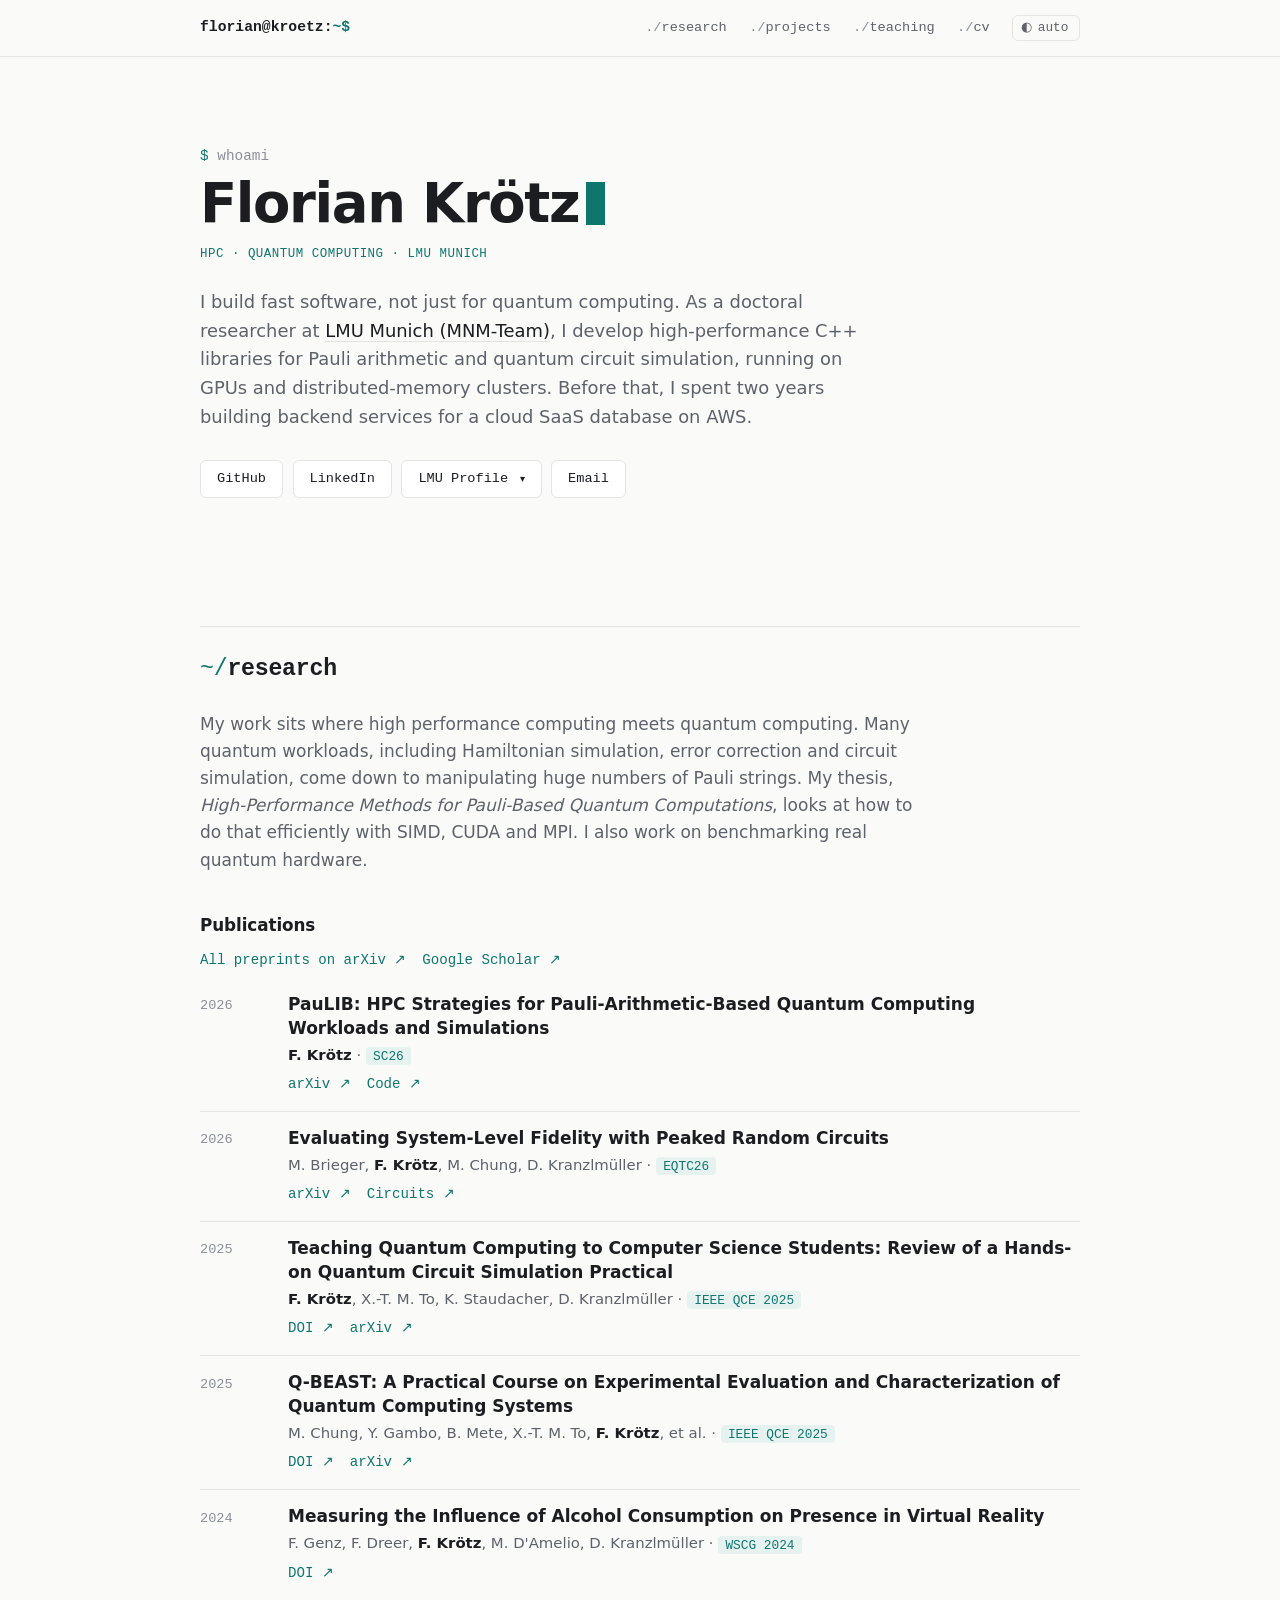
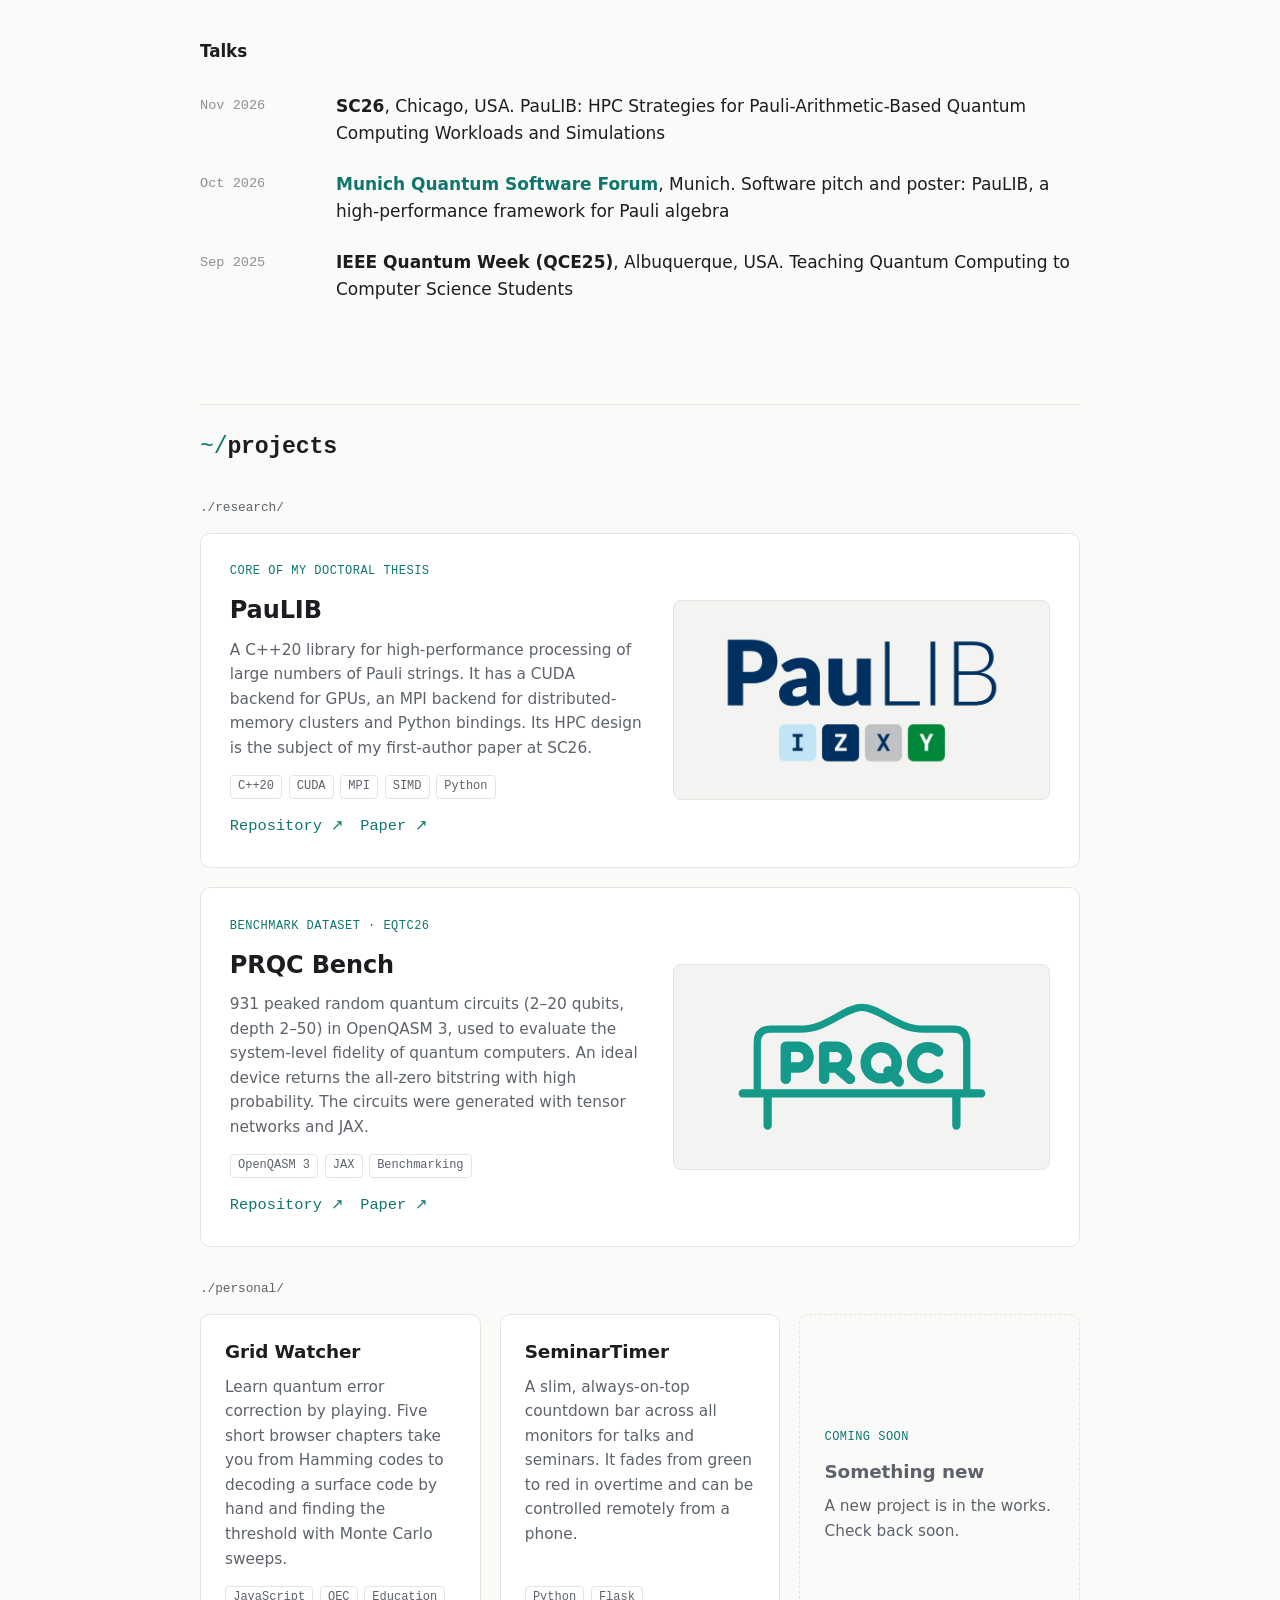
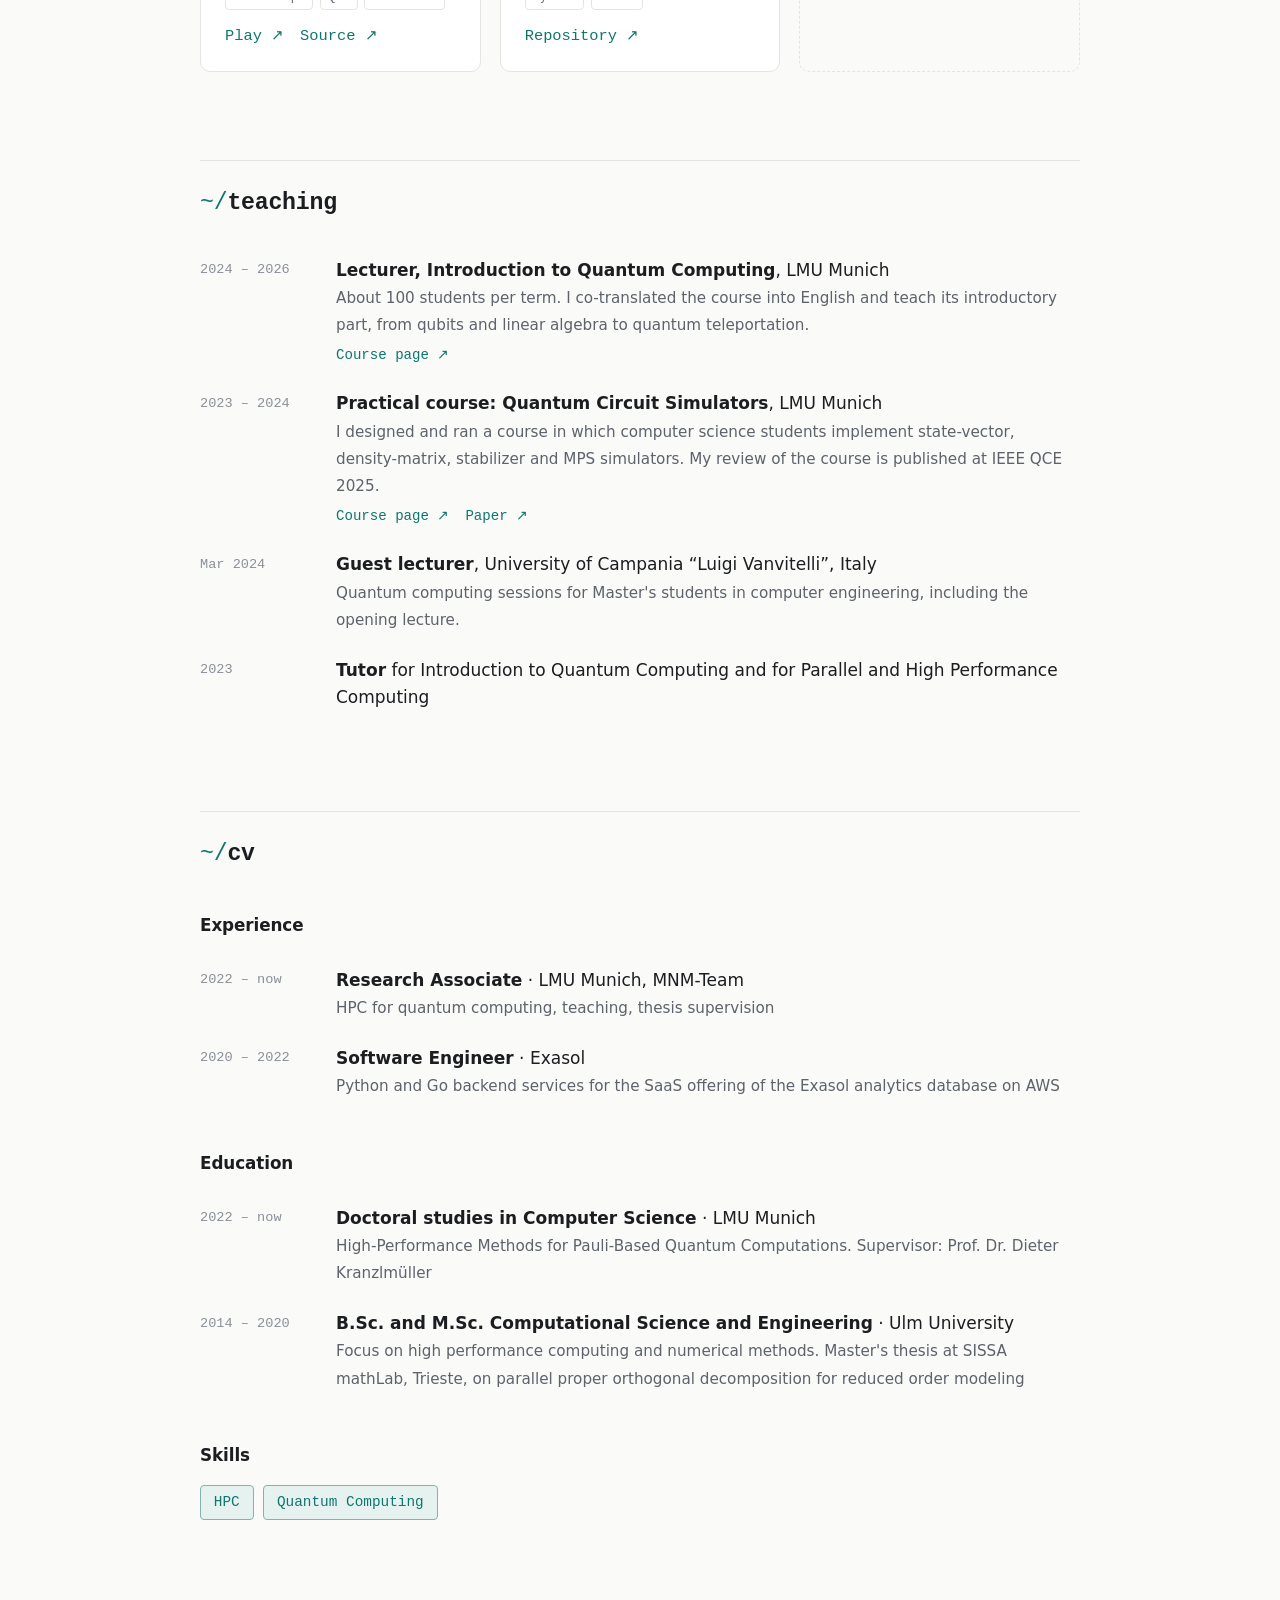
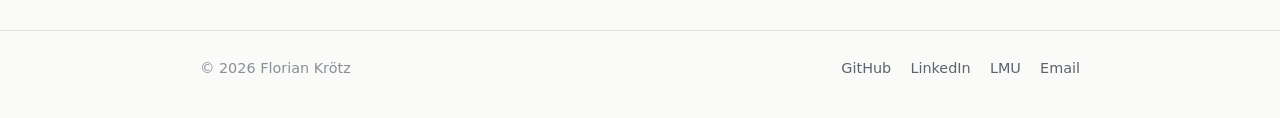
==== index.html @ a0cffd1c "init" ====
<!doctype html>
<html lang="en">
<head>
  <meta charset="utf-8">
  <meta name="viewport" content="width=device-width, initial-scale=1">
  <title>Florian Krötz</title>
  <meta name="description" content="Florian Krötz: doctoral researcher in high performance computing for quantum computing at LMU Munich. Research, projects, teaching and CV.">
  <meta name="author" content="Florian Krötz">
  <meta property="og:title" content="Florian Krötz">
  <meta property="og:description" content="HPC for quantum computing at LMU Munich: research, projects, teaching and CV.">
  <meta property="og:type" content="website">
  <meta name="keywords" content="High Performance Computing, HPC, High-Performance Computing, Parallel Algorithms, Parallel Computing, Parallel Programming, Distributed Computing, Distributed-Memory Parallelism, Shared-Memory Parallelism, Cluster Computing, Supercomputing, GPU Computing, GPU Programming, GPGPU, NVIDIA GPUs, CUDA, HIP, ROCm, AMD GPUs, SYCL, oneAPI, Performance Portability, MPI, Message Passing Interface, OpenMP, OpenMP Offloading, SIMD, Vectorization, Multithreading, Multiprocessing, NUMA, numactl, Thread Pinning, Thread Affinity, Scalability Analysis, Strong Scaling, Performance Engineering, Performance Optimization, Cache Optimization, Performance Profiling, Profiling Tools, LIKWID, Hardware Performance Counters, Performance Analysis, perf, Valgrind, GDB, Debugging, Benchmarking, Job Scheduling, Load Balancing, Slurm, HPC Job Submission Scripts, Spack, Quantum Computing, Quantum Software, Quantum Circuit Simulation, Quantum Simulation, Classical Simulation of Quantum Circuits, State Vector Simulation, Density Matrix Simulation, Stabilizer Formalism, Matrix Product States, Tensor Networks, Pauli Arithmetic, Pauli Strings, Pauli Propagation, Clifford Simulation, Hamiltonian Simulation, Quantum Error Correction, Surface Codes, Benchmarking of Quantum Computers, Quantum Hardware Characterization, Peaked Random Circuits, OpenQASM, Qiskit, CUDA-Q, cuQuantum, PennyLane, Cirq, tket, HPC-Quantum Integration, Scientific Computing, Computational Science and Engineering, Numerical Methods, Numerical Linear Algebra, QR Decomposition, Matrix Decompositions, LU Decomposition, Cholesky Decomposition, Singular Value Decomposition, Eigenvalue Problems, Numerical Methods for Ordinary Differential Equations, Numerical Methods for Partial Differential Equations, Reduced Order Modeling, Proper Orthogonal Decomposition, Monte Carlo Simulation, Simulation, Software Engineering, Research Software Engineering, C++, C++20, C++17, Modern C++, C, Python, Python Bindings, pybind11, NumPy, Jupyter, quimb, Go, Golang, MATLAB, Swift, JAX, CMake, GCC, Clang, GoogleTest, Google Benchmark, Unit Testing, Environment Modules, GitHub, CI/CD, Continuous Integration, GitHub Actions, GitLab CI, Containers, Docker, Apptainer, Singularity, Linux, Unix, Command-Line Tools, Bash, Shell Scripting, Git, grep, sed, awk, curl, SSH, Make, Backend Development, Cloud Computing, AWS, SaaS, Flask, JavaScript, Claude Code, AI-Assisted Software Development, University Teaching, Quantum Computing Education, Course Design, Thesis Supervision, Mentoring, Scientific Writing, Conference Presentations, Technical Communication, Scientific Publishing">
  <!-- Machine-readable profile (schema.org) for search engines and other tools; not shown on the page. -->
  <script type="application/ld+json">
  {
    "@context": "https://schema.org",
    "@type": "Person",
    "name": "Florian Krötz",
    "url": "https://flousen.github.io/",
    "jobTitle": "Doctoral Researcher in High Performance Computing for Quantum Computing",
    "description": "Software engineer and doctoral researcher in high performance computing (HPC) for quantum computing at LMU Munich. Develops high-performance C++ and Python software with CUDA and MPI for Pauli arithmetic and quantum circuit simulation.",
    "worksFor": {
      "@type": "Organization",
      "name": "Ludwig-Maximilians-Universität München (LMU Munich), MNM-Team",
      "url": "https://www.mnm-team.org/"
    },
    "alumniOf": [
      {
        "@type": "CollegeOrUniversity",
        "name": "Ulm University"
      }
    ],
    "hasOccupation": [
      {
        "@type": "Occupation",
        "name": "Research Associate"
      },
      {
        "@type": "Occupation",
        "name": "Software Engineer"
      }
    ],
    "knowsLanguage": [
      "German",
      "English"
    ],
    "knowsAbout": [
      "High Performance Computing",
      "HPC",
      "High-Performance Computing",
      "Parallel Algorithms",
      "Parallel Computing",
      "Parallel Programming",
      "Distributed Computing",
      "Distributed-Memory Parallelism",
      "Shared-Memory Parallelism",
      "Cluster Computing",
      "Supercomputing",
      "GPU Computing",
      "GPU Programming",
      "GPGPU",
      "NVIDIA GPUs",
      "CUDA",
      "HIP",
      "ROCm",
      "AMD GPUs",
      "SYCL",
      "oneAPI",
      "Performance Portability",
      "MPI",
      "Message Passing Interface",
      "OpenMP",
      "OpenMP Offloading",
      "SIMD",
      "Vectorization",
      "Multithreading",
      "Multiprocessing",
      "NUMA",
      "numactl",
      "Thread Pinning",
      "Thread Affinity",
      "Scalability Analysis",
      "Strong Scaling",
      "Performance Engineering",
      "Performance Optimization",
      "Cache Optimization",
      "Performance Profiling",
      "Profiling Tools",
      "LIKWID",
      "Hardware Performance Counters",
      "Performance Analysis",
      "perf",
      "Valgrind",
      "GDB",
      "Debugging",
      "Benchmarking",
      "Job Scheduling",
      "Load Balancing",
      "Slurm",
      "HPC Job Submission Scripts",
      "Spack",
      "Quantum Computing",
      "Quantum Software",
      "Quantum Circuit Simulation",
      "Quantum Simulation",
      "Classical Simulation of Quantum Circuits",
      "State Vector Simulation",
      "Density Matrix Simulation",
      "Stabilizer Formalism",
      "Matrix Product States",
      "Tensor Networks",
      "Pauli Arithmetic",
      "Pauli Strings",
      "Pauli Propagation",
      "Clifford Simulation",
      "Hamiltonian Simulation",
      "Quantum Error Correction",
      "Surface Codes",
      "Benchmarking of Quantum Computers",
      "Quantum Hardware Characterization",
      "Peaked Random Circuits",
      "OpenQASM",
      "Qiskit",
      "CUDA-Q",
      "cuQuantum",
      "PennyLane",
      "Cirq",
      "tket",
      "HPC-Quantum Integration",
      "Scientific Computing",
      "Computational Science and Engineering",
      "Numerical Methods",
      "Numerical Linear Algebra",
      "QR Decomposition",
      "Matrix Decompositions",
      "LU Decomposition",
      "Cholesky Decomposition",
      "Singular Value Decomposition",
      "Eigenvalue Problems",
      "Numerical Methods for Ordinary Differential Equations",
      "Numerical Methods for Partial Differential Equations",
      "Reduced Order Modeling",
      "Proper Orthogonal Decomposition",
      "Monte Carlo Simulation",
      "Simulation",
      "Software Engineering",
      "Research Software Engineering",
      "C++",
      "C++20",
      "C++17",
      "Modern C++",
      "C",
      "Python",
      "Python Bindings",
      "pybind11",
      "NumPy",
      "Jupyter",
      "quimb",
      "Go",
      "Golang",
      "MATLAB",
      "Swift",
      "JAX",
      "CMake",
      "GCC",
      "Clang",
      "GoogleTest",
      "Google Benchmark",
      "Unit Testing",
      "Environment Modules",
      "GitHub",
      "CI/CD",
      "Continuous Integration",
      "GitHub Actions",
      "GitLab CI",
      "Containers",
      "Docker",
      "Apptainer",
      "Singularity",
      "Linux",
      "Unix",
      "Command-Line Tools",
      "Bash",
      "Shell Scripting",
      "Git",
      "grep",
      "sed",
      "awk",
      "curl",
      "SSH",
      "Make",
      "Backend Development",
      "Cloud Computing",
      "AWS",
      "SaaS",
      "Flask",
      "JavaScript",
      "Claude Code",
      "AI-Assisted Software Development",
      "University Teaching",
      "Quantum Computing Education",
      "Course Design",
      "Thesis Supervision",
      "Mentoring",
      "Scientific Writing",
      "Conference Presentations",
      "Technical Communication",
      "Scientific Publishing"
    ],
    "sameAs": [
      "https://github.com/Flousen",
      "https://www.linkedin.com/in/florian-kroetz/",
      "https://scholar.google.com/citations?user=8yG7VvwAAAAJ",
      "https://www.ifi.lmu.de/nm/de/mnm-team/kontaktseite/florian-kroetz-f86fa3ba.html",
      "https://www.mnm-team.org/~kroetzf.html"
    ]
  }
  </script>
  <link rel="icon" href="assets/favicon.svg" type="image/svg+xml">
  <link rel="stylesheet" href="assets/style.css">
  <script>
    // Apply a saved theme choice before the page renders (no flash). Default: follow the system.
    try {
      var t = localStorage.getItem('theme');
      if (t === 'light' || t === 'dark') document.documentElement.setAttribute('data-theme', t);
    } catch (e) {}
  </script>
</head>
<body>

<header class="nav">
  <div class="wrap nav-inner">
    <a class="brand" href="#top"><span class="brand-user">florian@kroetz:</span><span class="prompt">~$</span></a>
    <nav aria-label="Sections">
      <a href="#research">research</a>
      <a href="#projects">projects</a>
      <a href="#teaching">teaching</a>
      <a href="#cv">cv</a>
      <button class="theme-toggle" type="button" title="Theme: auto" aria-label="Theme: auto (click to change)">
        <span class="theme-icon" aria-hidden="true">◐</span><span class="theme-label">auto</span>
      </button>
    </nav>
  </div>
</header>

<main id="top">

  <!-- ============ HERO ============ -->
  <section class="hero wrap">
    <div class="hero-text">
      <p class="cmd"><span class="prompt">$</span> whoami</p>
      <h1>Florian Krötz<span class="cursor" aria-hidden="true"></span></h1>
      <p class="eyebrow">HPC · Quantum Computing · LMU Munich</p>
      <p class="lead">
        I build fast software, not just for quantum computing. As a doctoral researcher at
        <a href="https://www.mnm-team.org/">LMU Munich (MNM-Team)</a>, I develop
        high-performance C++ libraries for Pauli arithmetic and quantum circuit simulation,
        running on GPUs and distributed-memory clusters. Before that, I spent two years building
        backend services for a cloud SaaS database on AWS.
      </p>
      <ul class="links">
        <li><a class="btn" href="https://github.com/Flousen">GitHub</a></li>
        <li><a class="btn" href="https://www.linkedin.com/in/florian-kroetz/">LinkedIn</a></li>
        <li class="dropdown">
          <button class="btn" type="button" aria-expanded="false" aria-haspopup="true">LMU Profile <span class="caret" aria-hidden="true">▾</span></button>
          <div class="menu">
            <div class="menu-card">
              <a href="https://www.ifi.lmu.de/nm/de/mnm-team/kontaktseite/florian-kroetz-f86fa3ba.html">New page<span>ifi.lmu.de</span></a>
              <a href="https://www.mnm-team.org/~kroetzf.html">Old page<span>mnm-team.org</span></a>
            </div>
          </div>
        </li>
        <li><a class="btn" href="mailto:flo.kroetz@gmail.com">Email</a></li>
      </ul>
    </div>
  </section>

  <!-- ============ RESEARCH ============ -->
  <section id="research" class="section wrap">
    <h2><span class="num">~/</span>research</h2>
    <p class="section-lead">
      My work sits where high performance computing meets quantum computing. Many quantum
      workloads, including Hamiltonian simulation, error correction and circuit simulation, come down to
      manipulating huge numbers of Pauli strings. My thesis, <em>High-Performance Methods for
      Pauli-Based Quantum Computations</em>, looks at how to do that efficiently with SIMD, CUDA and MPI.
      I also work on benchmarking real quantum hardware.
    </p>

    <h3>Publications</h3>
    <p class="pub-links profile-links">
      <a href="https://arxiv.org/search/?query=Kr%C3%B6tz%2C+Florian&amp;searchtype=author&amp;abstracts=show&amp;order=-announced_date_first">All preprints on arXiv</a>
      <a href="https://scholar.google.com/citations?user=8yG7VvwAAAAJ&amp;hl=en">Google Scholar</a>
    </p>
    <ol class="pubs">
      <li>
        <span class="year">2026</span>
        <div>
          <p class="pub-title">PauLIB: HPC Strategies for Pauli-Arithmetic-Based Quantum Computing Workloads and Simulations</p>
          <p class="pub-meta"><strong>F. Krötz</strong> · <span class="venue">SC26</span></p>
          <p class="pub-links"><a href="https://arxiv.org/abs/2605.25974">arXiv</a><a href="https://github.com/Flousen/PauLIB">Code</a></p>
        </div>
      </li>
      <li>
        <span class="year">2026</span>
        <div>
          <p class="pub-title">Evaluating System-Level Fidelity with Peaked Random Circuits</p>
          <p class="pub-meta">M. Brieger, <strong>F. Krötz</strong>, M. Chung, D. Kranzlmüller · <span class="venue">EQTC26</span></p>
          <p class="pub-links"><a href="https://arxiv.org/abs/2605.25983">arXiv</a><a href="https://github.com/Flousen/prqcbench">Circuits</a></p>
        </div>
      </li>
      <li>
        <span class="year">2025</span>
        <div>
          <p class="pub-title">Teaching Quantum Computing to Computer Science Students: Review of a Hands-on Quantum Circuit Simulation Practical</p>
          <p class="pub-meta"><strong>F. Krötz</strong>, X.-T. M. To, K. Staudacher, D. Kranzlmüller · <span class="venue">IEEE QCE 2025</span></p>
          <p class="pub-links"><a href="https://doi.org/10.1109/QCE65121.2025.20531">DOI</a><a href="https://arxiv.org/abs/2511.17218">arXiv</a></p>
        </div>
      </li>
      <li>
        <span class="year">2025</span>
        <div>
          <p class="pub-title">Q-BEAST: A Practical Course on Experimental Evaluation and Characterization of Quantum Computing Systems</p>
          <p class="pub-meta">M. Chung, Y. Gambo, B. Mete, X.-T. M. To, <strong>F. Krötz</strong>, et al. · <span class="venue">IEEE QCE 2025</span></p>
          <p class="pub-links"><a href="https://doi.org/10.1109/QCE65121.2025.20530">DOI</a><a href="https://arxiv.org/abs/2508.14084">arXiv</a></p>
        </div>
      </li>
      <li>
        <span class="year">2024</span>
        <div>
          <p class="pub-title">Measuring the Influence of Alcohol Consumption on Presence in Virtual Reality</p>
          <p class="pub-meta">F. Genz, F. Dreer, <strong>F. Krötz</strong>, M. D'Amelio, D. Kranzlmüller · <span class="venue">WSCG 2024</span></p>
          <p class="pub-links"><a href="https://doi.org/10.24132/CSRN.3401.19">DOI</a></p>
        </div>
      </li>
    </ol>

    <h3>Talks</h3>
    <ul class="rows">
      <li>
        <span class="when">Nov 2026</span>
        <div><strong>SC26</strong>, Chicago, USA. PauLIB: HPC Strategies for Pauli-Arithmetic-Based Quantum Computing Workloads and Simulations</div>
      </li>
      <li>
        <span class="when">Oct 2026</span>
        <div><strong><a href="https://munich-quantum-software.github.io/mqsf/2026/program/">Munich Quantum Software Forum</a></strong>, Munich. Software pitch and poster: PauLIB, a high-performance framework for Pauli algebra</div>
      </li>
      <li>
        <span class="when">Sep 2025</span>
        <div><strong>IEEE Quantum Week (QCE25)</strong>, Albuquerque, USA. Teaching Quantum Computing to Computer Science Students</div>
      </li>
    </ul>
  </section>

  <!-- ============ PROJECTS ============ -->
  <section id="projects" class="section wrap">
    <h2><span class="num">~/</span>projects</h2>

    <h3 class="group">./research/</h3>
    <article class="card featured">
      <div class="card-body">
        <p class="eyebrow">Core of my doctoral thesis</p>
        <h3><a href="https://github.com/Flousen/PauLIB">PauLIB</a></h3>
        <p>
          A C++20 library for high-performance processing of large numbers of Pauli strings.
          It has a CUDA backend for GPUs, an MPI backend for distributed-memory clusters and Python bindings.
          Its HPC design is the subject of my first-author paper at SC26.
        </p>
        <ul class="tags"><li>C++20</li><li>CUDA</li><li>MPI</li><li>SIMD</li><li>Python</li></ul>
        <p class="card-links"><a href="https://github.com/Flousen/PauLIB">Repository</a><a href="https://arxiv.org/abs/2605.25974">Paper</a></p>
      </div>
      <a class="logo-panel" href="https://github.com/Flousen/PauLIB" aria-label="PauLIB on GitHub">
        <img src="assets/img/paulib.png" alt="PauLIB logo" width="1200" height="571">
      </a>
    </article>

    <article class="card featured">
      <div class="card-body">
        <p class="eyebrow">Benchmark dataset · EQTC26</p>
        <h3><a href="https://github.com/Flousen/prqcbench">PRQC Bench</a></h3>
        <p>
          931 peaked random quantum circuits (2–20 qubits, depth 2–50) in OpenQASM 3, used to evaluate
          the system-level fidelity of quantum computers. An ideal device returns the all-zero bitstring
          with high probability. The circuits were generated with tensor networks and JAX.
        </p>
        <ul class="tags"><li>OpenQASM 3</li><li>JAX</li><li>Benchmarking</li></ul>
        <p class="card-links"><a href="https://github.com/Flousen/prqcbench">Repository</a><a href="https://arxiv.org/abs/2605.25983">Paper</a></p>
      </div>
      <a class="logo-panel" href="https://github.com/Flousen/prqcbench" aria-label="PRQC Bench on GitHub">
        <img src="assets/img/prqcbench.svg" alt="PRQC Bench logo" width="540" height="270">
      </a>
    </article>

    <h3 class="group">./personal/</h3>
    <div class="grid">
      <article class="card">
        <h3><a href="https://flousen.github.io/GridWatcher/">Grid Watcher</a></h3>
        <p>Learn quantum error correction by playing. Five short browser chapters take you from Hamming codes
          to decoding a surface code by hand and finding the threshold with Monte Carlo sweeps.</p>
        <ul class="tags"><li>JavaScript</li><li>QEC</li><li>Education</li></ul>
        <p class="card-links"><a href="https://flousen.github.io/GridWatcher/">Play</a><a href="https://github.com/Flousen/GridWatcher">Source</a></p>
      </article>

      <article class="card">
        <h3><a href="https://github.com/Flousen/PresentationTimer">SeminarTimer</a></h3>
        <p>A slim, always-on-top countdown bar across all monitors for talks and seminars.
          It fades from green to red in overtime and can be controlled remotely from a phone.</p>
        <ul class="tags"><li>Python</li><li>Flask</li></ul>
        <p class="card-links"><a href="https://github.com/Flousen/PresentationTimer">Repository</a></p>
      </article>

      <article class="card placeholder">
        <p class="eyebrow">Coming soon</p>
        <h3>Something new</h3>
        <p>A new project is in the works. Check back soon.</p>
      </article>
    </div>
  </section>

  <!-- ============ TEACHING ============ -->
  <section id="teaching" class="section wrap">
    <h2><span class="num">~/</span>teaching</h2>
    <ul class="rows">
      <li>
        <span class="when">2024 – 2026</span>
        <div><strong>Lecturer, Introduction to Quantum Computing</strong>, LMU Munich<br>
          <span class="muted">About 100 students per term. I co-translated the course into English and teach its introductory part, from qubits and linear algebra to quantum teleportation.</span>
          <p class="pub-links"><a href="https://www.nm.ifi.lmu.de/teaching/Vorlesungen/2025ss/quantum-computing.html">Course page</a></p></div>
      </li>
      <li>
        <span class="when">2023 – 2024</span>
        <div><strong>Practical course: Quantum Circuit Simulators</strong>, LMU Munich<br>
          <span class="muted">I designed and ran a course in which computer science students implement state-vector, density-matrix, stabilizer and MPS simulators. My review of the course is published at IEEE QCE 2025.</span>
          <p class="pub-links"><a href="https://www.nm.ifi.lmu.de/teaching/Praktika/2024ws/QCPrak.html">Course page</a><a href="https://doi.org/10.1109/QCE65121.2025.20531">Paper</a></p></div>
      </li>
      <li>
        <span class="when">Mar 2024</span>
        <div><strong>Guest lecturer</strong>, University of Campania “Luigi Vanvitelli”, Italy<br>
          <span class="muted">Quantum computing sessions for Master's students in computer engineering, including the opening lecture.</span></div>
      </li>
      <li>
        <span class="when">2023</span>
        <div><strong>Tutor</strong> for Introduction to Quantum Computing and for Parallel and High Performance Computing</div>
      </li>
    </ul>
  </section>

  <!-- ============ CV ============ -->
  <section id="cv" class="section wrap">
    <h2><span class="num">~/</span>cv</h2>

    <h3>Experience</h3>
    <ul class="rows">
      <li>
        <span class="when">2022 – now</span>
        <div><strong>Research Associate</strong> · LMU Munich, MNM-Team<br>
          <span class="muted">HPC for quantum computing, teaching, thesis supervision</span></div>
      </li>
      <li>
        <span class="when">2020 – 2022</span>
        <div><strong>Software Engineer</strong> · Exasol<br>
          <span class="muted">Python and Go backend services for the SaaS offering of the Exasol analytics database on AWS</span></div>
      </li>
    </ul>

    <h3>Education</h3>
    <ul class="rows">
      <li>
        <span class="when">2022 – now</span>
        <div><strong>Doctoral studies in Computer Science</strong> · LMU Munich<br>
          <span class="muted">High-Performance Methods for Pauli-Based Quantum Computations. Supervisor: Prof. Dr. Dieter Kranzlmüller</span></div>
      </li>
      <li>
        <span class="when">2014 – 2020</span>
        <div><strong>B.Sc. and M.Sc. Computational Science and Engineering</strong> · Ulm University<br>
          <span class="muted">Focus on high performance computing and numerical methods. Master's thesis at SISSA mathLab, Trieste, on parallel proper orthogonal decomposition for reduced order modeling</span></div>
      </li>
    </ul>

    <h3>Skills</h3>
    <ul class="tags focus-tags"><li>HPC</li><li>Quantum Computing</li></ul>
  </section>

</main>

<footer class="footer">
  <div class="wrap footer-inner">
    <p>© 2026 Florian Krötz</p>
    <p class="footer-links">
      <a href="https://github.com/Flousen">GitHub</a>
      <a href="https://www.linkedin.com/in/florian-kroetz/">LinkedIn</a>
      <a href="https://www.ifi.lmu.de/nm/de/mnm-team/kontaktseite/florian-kroetz-f86fa3ba.html">LMU</a>
      <a href="mailto:flo.kroetz@gmail.com">Email</a>
    </p>
  </div>
</footer>

<script>
  // Theme toggle: cycles auto (system) -> light -> dark -> auto. The choice is kept in localStorage.
  (function () {
    var btn = document.querySelector('.theme-toggle');
    var order = ['auto', 'light', 'dark'];
    var icons = { auto: '◐', light: '○', dark: '●' };
    function current() {
      return document.documentElement.getAttribute('data-theme') || 'auto';
    }
    function render(mode) {
      btn.querySelector('.theme-icon').textContent = icons[mode];
      btn.querySelector('.theme-label').textContent = mode;
      btn.title = 'Theme: ' + mode;
      btn.setAttribute('aria-label', 'Theme: ' + mode + ' (click to change)');
    }
    btn.addEventListener('click', function () {
      var next = order[(order.indexOf(current()) + 1) % order.length];
      if (next === 'auto') document.documentElement.removeAttribute('data-theme');
      else document.documentElement.setAttribute('data-theme', next);
      try {
        if (next === 'auto') localStorage.removeItem('theme');
        else localStorage.setItem('theme', next);
      } catch (e) {}
      render(next);
    });
    render(current());
  })();

  // LMU dropdown: opens on hover via CSS; this adds tap/click and Escape support.
  document.querySelectorAll('.dropdown').forEach(function (dd) {
    var btn = dd.querySelector('button');
    function set(open) {
      dd.classList.toggle('open', open);
      btn.setAttribute('aria-expanded', open ? 'true' : 'false');
    }
    btn.addEventListener('click', function (e) {
      e.stopPropagation();
      set(!dd.classList.contains('open'));
    });
    document.addEventListener('click', function (e) {
      if (!dd.contains(e.target)) set(false);
    });
    document.addEventListener('keydown', function (e) {
      if (e.key === 'Escape') { set(false); btn.blur(); }
    });
  });
</script>

</body>
</html>
---- assets/style.css ----
/* ---------- Tokens ---------- */
:root {
  --bg: #fafaf8;
  --surface: #ffffff;
  --text: #1b1d21;
  --muted: #5d626b;
  --faint: #8a8f98;
  --border: #e4e4e0;
  --accent: #0f766e;
  --accent-soft: #e6f2f0;
  --logo-bg: #f3f4f1;
  color-scheme: light;

  --sans: system-ui, -apple-system, "Segoe UI", Roboto, "Helvetica Neue", Arial, sans-serif;
  --mono: ui-monospace, "SF Mono", "Cascadia Code", "JetBrains Mono", Menlo, Consolas, monospace;

  --maxw: 920px;
  --radius: 10px;
}

/* Dark palette: used when the system is dark (unless the visitor picked light),
   or when the visitor picked dark with the theme toggle. */
@media (prefers-color-scheme: dark) {
  :root:not([data-theme="light"]) {
    --bg: #0f1114;
    --surface: #161a1e;
    --text: #e4e6ea;
    --muted: #a1a7b0;
    --faint: #737a85;
    --border: #262b31;
    --accent: #4fd1c0;
    --accent-soft: #15302d;
    --logo-bg: #dfe3e6;
    color-scheme: dark;
  }
}
:root[data-theme="dark"] {
  --bg: #0f1114;
  --surface: #161a1e;
  --text: #e4e6ea;
  --muted: #a1a7b0;
  --faint: #737a85;
  --border: #262b31;
  --accent: #4fd1c0;
  --accent-soft: #15302d;
  --logo-bg: #dfe3e6;
  color-scheme: dark;
}

/* ---------- Base ---------- */
*, *::before, *::after { box-sizing: border-box; }

html { scroll-behavior: smooth; scroll-padding-top: 72px; }

body {
  margin: 0;
  background: var(--bg);
  color: var(--text);
  font-family: var(--sans);
  font-size: 17px;
  line-height: 1.6;
  -webkit-font-smoothing: antialiased;
}

a { color: var(--accent); text-decoration: none; }
a:hover { text-decoration: underline; text-underline-offset: 3px; }

.wrap { max-width: var(--maxw); margin: 0 auto; padding-left: 20px; padding-right: 20px; }

.muted { color: var(--muted); }

.eyebrow {
  font-family: var(--mono);
  font-size: 0.78rem;
  letter-spacing: 0.04em;
  text-transform: uppercase;
  color: var(--accent);
  margin: 0 0 0.6rem;
}

/* ---------- Nav ---------- */
.nav {
  position: sticky;
  top: 0;
  z-index: 10;
  background: color-mix(in srgb, var(--bg) 85%, transparent);
  backdrop-filter: blur(8px);
  -webkit-backdrop-filter: blur(8px);
  border-bottom: 1px solid var(--border);
}
.nav-inner {
  display: flex;
  align-items: center;
  justify-content: space-between;
  height: 56px;
}
.brand { color: var(--text); font-family: var(--mono); font-size: 0.92rem; font-weight: 600; }
.brand:hover { text-decoration: none; }
.prompt { color: var(--accent); }
.nav nav { display: flex; gap: 1.4rem; }
.nav nav a { color: var(--muted); font-family: var(--mono); font-size: 0.85rem; }
.nav nav a::before { content: "./"; color: var(--faint); }
.nav nav { align-items: center; }

.theme-toggle {
  display: inline-flex;
  align-items: center;
  gap: 0.35rem;
  padding: 0.15rem 0.5rem;
  background: none;
  border: 1px solid var(--border);
  border-radius: 6px;
  color: var(--muted);
  font-family: var(--mono);
  font-size: 0.8rem;
  line-height: 1.5;
  cursor: pointer;
}
.theme-toggle:hover { border-color: var(--accent); color: var(--accent); }
.theme-label { min-width: 2.6em; text-align: left; }
.nav nav a:hover { color: var(--text); text-decoration: none; }

/* ---------- Hero ---------- */
.hero {
  padding-top: 5.5rem;
  padding-bottom: 4.5rem;
}
.cmd { font-family: var(--mono); font-size: 0.9rem; color: var(--faint); margin: 0 0 0.4rem; }
.hero h1 {
  font-size: clamp(2.4rem, 6vw, 3.4rem);
  line-height: 1.1;
  letter-spacing: -0.025em;
  margin: 0 0 0.7rem;
}
.hero .eyebrow { margin-bottom: 1.4rem; }
.cursor {
  display: inline-block;
  width: 0.36em;
  height: 0.78em;
  margin-left: 0.12em;
  vertical-align: -0.04em;
  background: var(--accent);
  animation: blink 1.1s steps(1) infinite;
}
@keyframes blink { 50% { opacity: 0; } }
.lead { font-size: 1.12rem; color: var(--muted); max-width: 38em; margin: 0 0 1.8rem; }
.lead a { color: var(--text); border-bottom: 1px solid var(--border); }
.lead a:hover { text-decoration: none; border-color: var(--accent); }

.links { list-style: none; padding: 0; margin: 0; display: flex; flex-wrap: wrap; gap: 0.6rem; }
.btn {
  display: inline-block;
  padding: 0.45rem 1rem;
  border: 1px solid var(--border);
  border-radius: 6px;
  background: var(--surface);
  color: var(--text);
  font-family: var(--mono);
  font-size: 0.85rem;
  transition: border-color 0.15s, color 0.15s;
}
.btn:hover { border-color: var(--accent); color: var(--accent); text-decoration: none; }
button.btn { font: inherit; font-family: var(--mono); font-size: 0.85rem; line-height: inherit; cursor: pointer; }

/* LMU dropdown */
.dropdown { position: relative; }
.caret { display: inline-block; font-size: 0.75em; margin-left: 0.2rem; transition: transform 0.15s; }
.menu {
  display: none;
  position: absolute;
  top: 100%;
  left: 0;
  z-index: 5;
  padding-top: 6px;           /* bridges the gap so hover is not lost */
  min-width: 240px;
}
.menu-card {
  background: var(--surface);
  border: 1px solid var(--border);
  border-radius: var(--radius);
  box-shadow: 0 8px 24px rgba(0, 0, 0, 0.08);
  padding: 0.35rem;
}
.menu a {
  display: block;
  padding: 0.5rem 0.75rem;
  border-radius: 6px;
  color: var(--text);
  font-size: 0.92rem;
}
.menu a span { display: block; font-family: var(--mono); font-size: 0.72rem; color: var(--faint); }
.menu a:hover { background: var(--accent-soft); color: var(--accent); text-decoration: none; }
.dropdown:hover .menu,
.dropdown:focus-within .menu,
.dropdown.open .menu { display: block; }
.dropdown:hover .btn,
.dropdown.open .btn { border-color: var(--accent); color: var(--accent); }
.dropdown:hover .caret,
.dropdown.open .caret { transform: rotate(180deg); }

/* ---------- Sections ---------- */
.section { padding-top: 3.5rem; padding-bottom: 2rem; }
.section h2 {
  display: flex;
  align-items: baseline;
  font-family: var(--mono);
  font-size: 1.45rem;
  font-weight: 600;
  letter-spacing: -0.01em;
  margin: 0 0 1.4rem;
  padding-top: 1.5rem;
  border-top: 1px solid var(--border);
}
.num { color: var(--accent); font-weight: 500; }
.section h3 { font-size: 1.05rem; margin: 2.4rem 0 1rem; letter-spacing: -0.005em; }
.section-lead { color: var(--muted); max-width: 42em; margin: 0; }

/* ---------- Publications ---------- */
.pubs { list-style: none; padding: 0; margin: 0; }
.pubs li {
  display: grid;
  grid-template-columns: 4.5rem 1fr;
  gap: 1rem;
  padding: 0.95rem 0;
  border-bottom: 1px solid var(--border);
}
.pubs li:last-child { border-bottom: 0; }
.year, .when { font-family: var(--mono); font-size: 0.85rem; color: var(--faint); padding-top: 0.15rem; }
.pubs p { margin: 0; }
.pub-title { font-weight: 600; line-height: 1.4; }
.pub-meta { color: var(--muted); font-size: 0.93rem; margin-top: 0.2rem !important; }
.pub-meta strong { color: var(--text); font-weight: 600; }
.venue {
  font-family: var(--mono);
  font-size: 0.8rem;
  color: var(--accent);
  background: var(--accent-soft);
  padding: 0.1rem 0.45rem;
  border-radius: 4px;
}
.pub-links, .card-links { display: flex; gap: 1rem; margin-top: 0.35rem !important; font-size: 0.88rem; font-family: var(--mono); }
.pub-links a::after, .card-links a::after { content: " ↗"; }
.profile-links { margin: -0.4rem 0 0.4rem !important; }

/* ---------- Rows (talks, teaching, cv) ---------- */
.rows { list-style: none; padding: 0; margin: 0; }
.rows li {
  display: grid;
  grid-template-columns: 7.5rem 1fr;
  gap: 1rem;
  padding: 0.75rem 0;
}
.rows .muted { font-size: 0.95rem; }
.rows .pub-links { margin: 0.35rem 0 0; }

/* ---------- Cards ---------- */
.card {
  background: var(--surface);
  border: 1px solid var(--border);
  border-radius: var(--radius);
  padding: 1.4rem 1.5rem;
  transition: border-color 0.15s, transform 0.15s;
}
.card:hover { border-color: color-mix(in srgb, var(--accent) 45%, var(--border)); }
.card h3 { margin: 0 0 0.5rem; font-size: 1.15rem; }
.card h3 a { color: var(--text); }
.card p { margin: 0 0 0.9rem; color: var(--muted); font-size: 0.96rem; }
.card .card-links { margin: 0 !important; }
.card .eyebrow { color: var(--accent); font-size: 0.75rem; margin-bottom: 0.6rem; }

.section h3.group {
  font-family: var(--mono);
  font-size: 0.8rem;
  font-weight: 500;
  color: var(--muted);
  margin: 2rem 0 0.9rem;
}

.placeholder {
  background: transparent;
  border-style: dashed;
  justify-content: center;
}
.placeholder h3 { color: var(--muted); }
.placeholder:hover { border-color: var(--border); }

.featured {
  display: grid;
  grid-template-columns: minmax(0, 1.1fr) minmax(0, 1fr);
  gap: 1.8rem;
  align-items: center;
  margin-bottom: 1.2rem;
  padding: 1.8rem;
}
.featured h3 { font-size: 1.5rem; }

.grid {
  display: grid;
  grid-template-columns: repeat(3, 1fr);
  gap: 1.2rem;
}
.grid .card { display: flex; flex-direction: column; }
.grid .card .tags { margin-top: auto; }

.tags { list-style: none; padding: 0; margin: 0 0 0.9rem; display: flex; flex-wrap: wrap; gap: 0.4rem; }
.tags li {
  font-family: var(--mono);
  font-size: 0.75rem;
  color: var(--muted);
  border: 1px solid var(--border);
  border-radius: 4px;
  padding: 0.1rem 0.45rem;
}

.logo-panel {
  display: flex;
  align-items: center;
  justify-content: center;
  min-height: 200px;
  padding: 2rem;
  background: var(--logo-bg);
  border: 1px solid var(--border);
  border-radius: 8px;
}
.logo-panel img { display: block; width: 100%; max-width: 280px; height: auto; }
.code .c { color: var(--faint); }

/* ---------- Skills ---------- */
.focus-tags { gap: 0.6rem; }
.focus-tags li {
  font-size: 0.9rem;
  padding: 0.3rem 0.8rem;
  color: var(--accent);
  border-color: color-mix(in srgb, var(--accent) 45%, var(--border));
  background: var(--accent-soft);
}

/* ---------- Footer ---------- */
.footer { margin-top: 4rem; border-top: 1px solid var(--border); }
.footer-inner {
  display: flex;
  justify-content: space-between;
  align-items: center;
  flex-wrap: wrap;
  gap: 1rem;
  padding-top: 1.6rem;
  padding-bottom: 2.4rem;
  color: var(--faint);
  font-size: 0.9rem;
}
.footer p { margin: 0; }
.footer-links { display: flex; gap: 1.2rem; }
.footer-links a { color: var(--muted); }

/* ---------- Responsive ---------- */
@media (max-width: 820px) {
  .hero { padding-top: 3.5rem; padding-bottom: 2.5rem; }
  .featured { grid-template-columns: 1fr; padding: 1.4rem; }
  .grid { grid-template-columns: 1fr; }
}

@media (max-width: 560px) {
  body { font-size: 16px; }
  .wrap { padding-left: 16px; padding-right: 16px; }
  .nav nav { gap: 0.75rem; }
  .theme-label { display: none; }
  .nav nav a { font-size: 0.82rem; }
  .nav nav a::before { content: none; }
  .brand-user { display: none; }
  .pubs li, .rows li { grid-template-columns: 1fr; gap: 0.15rem; }
  .menu { left: auto; right: 0; }
}

@media (prefers-reduced-motion: reduce) {
  html { scroll-behavior: auto; }
  .cursor { animation: none; }
}

::selection { background: var(--accent); color: var(--bg); }
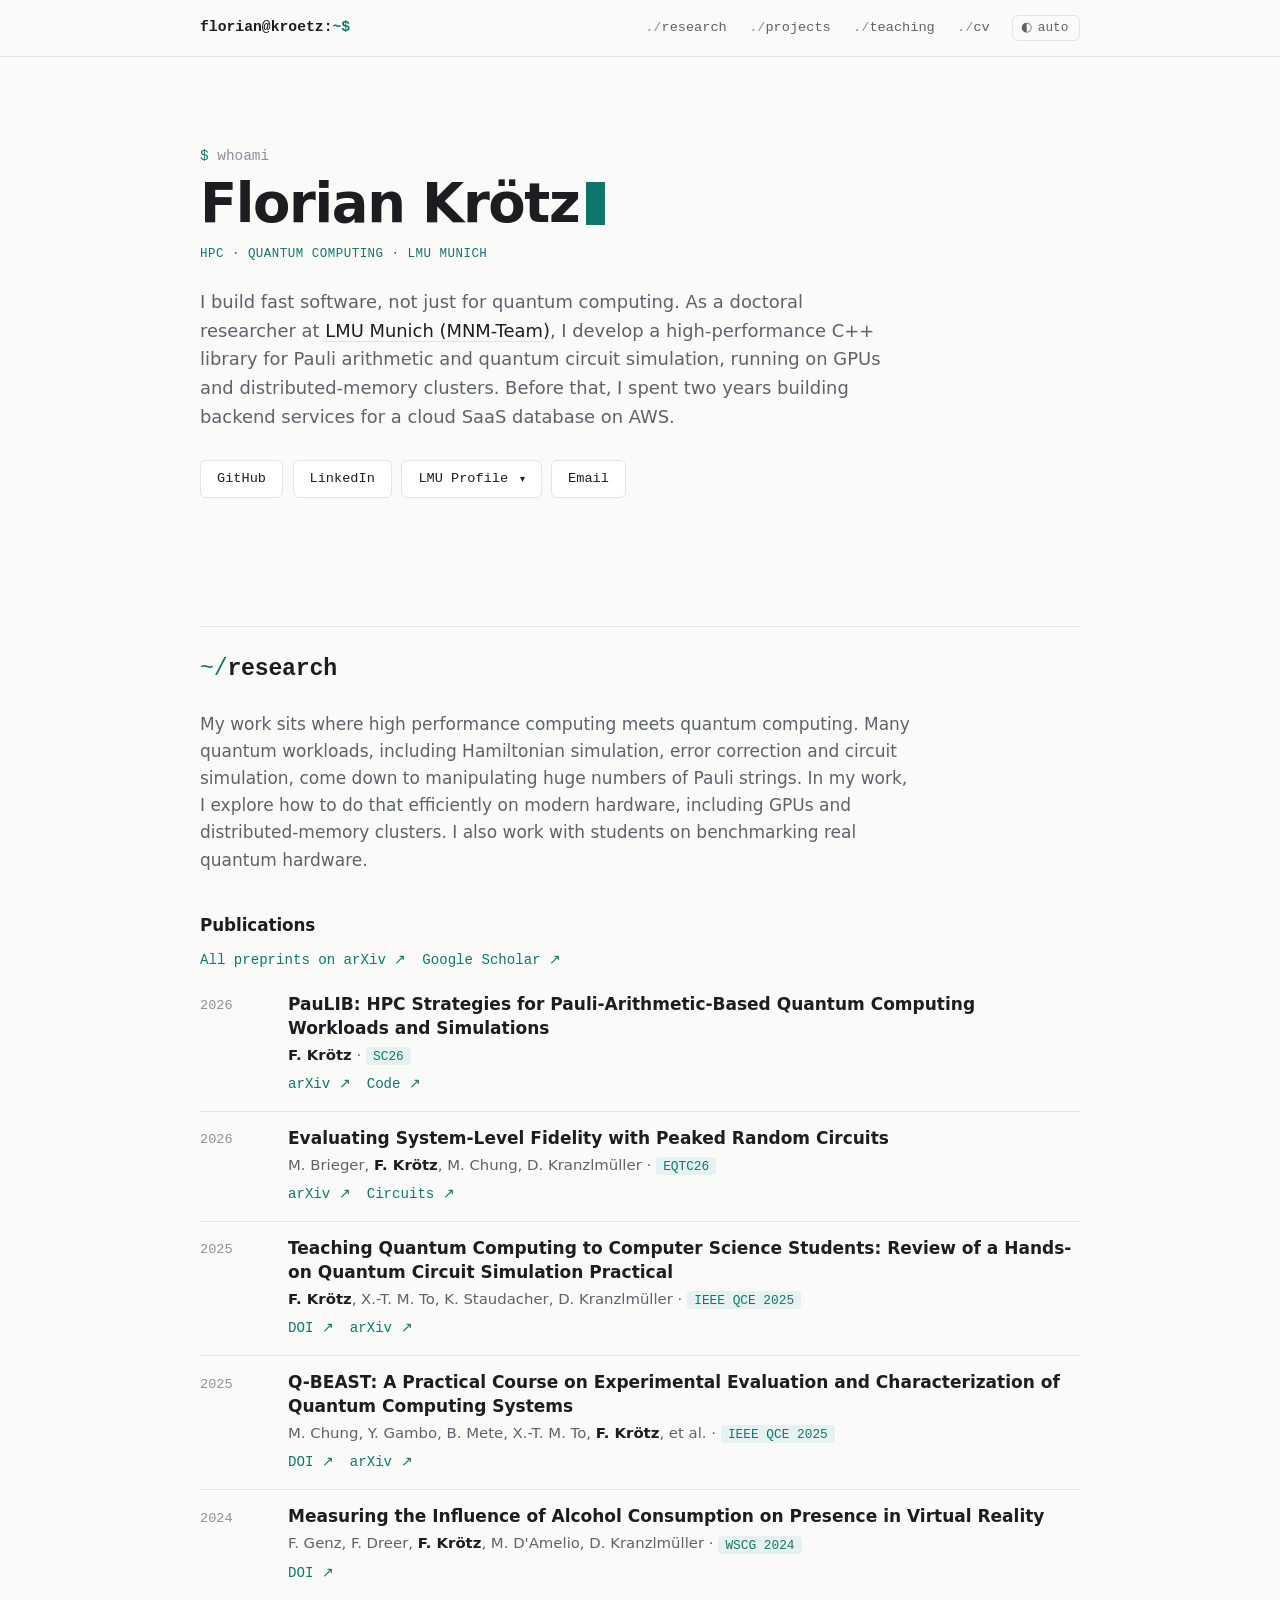
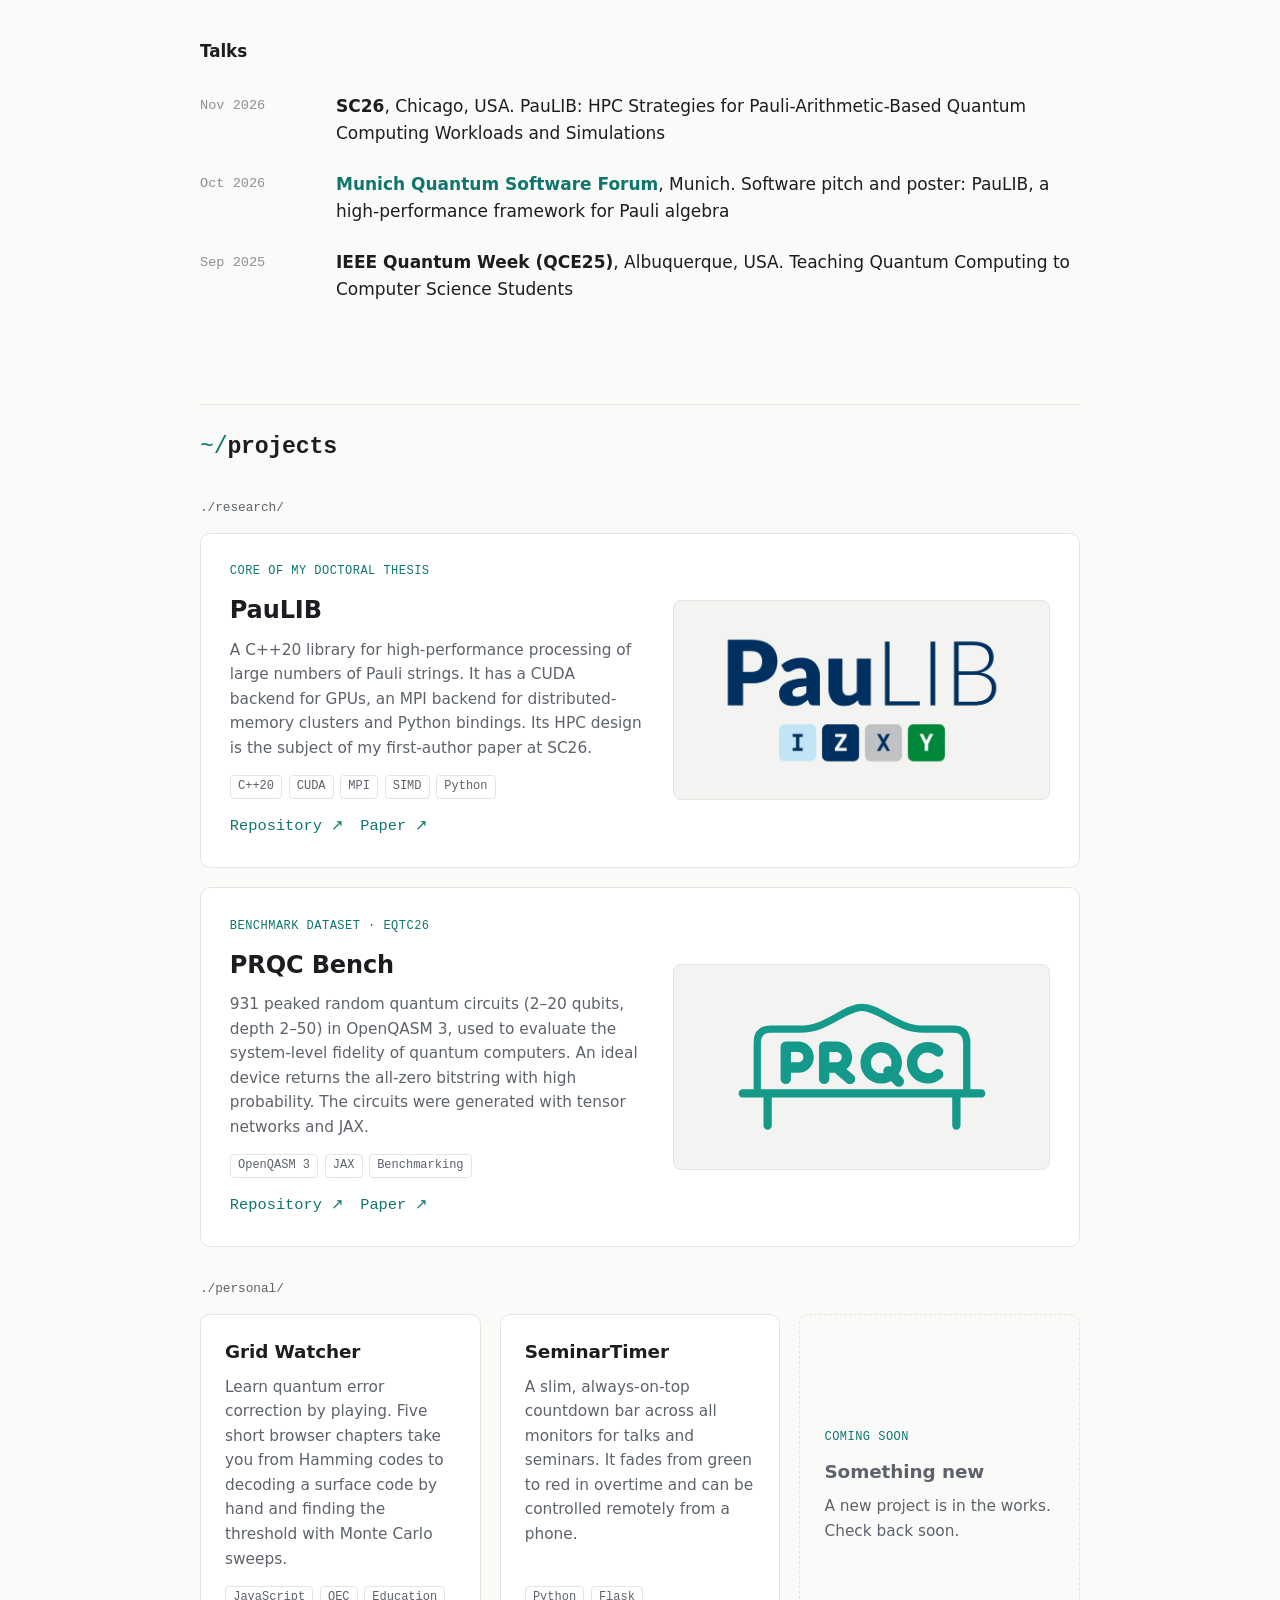
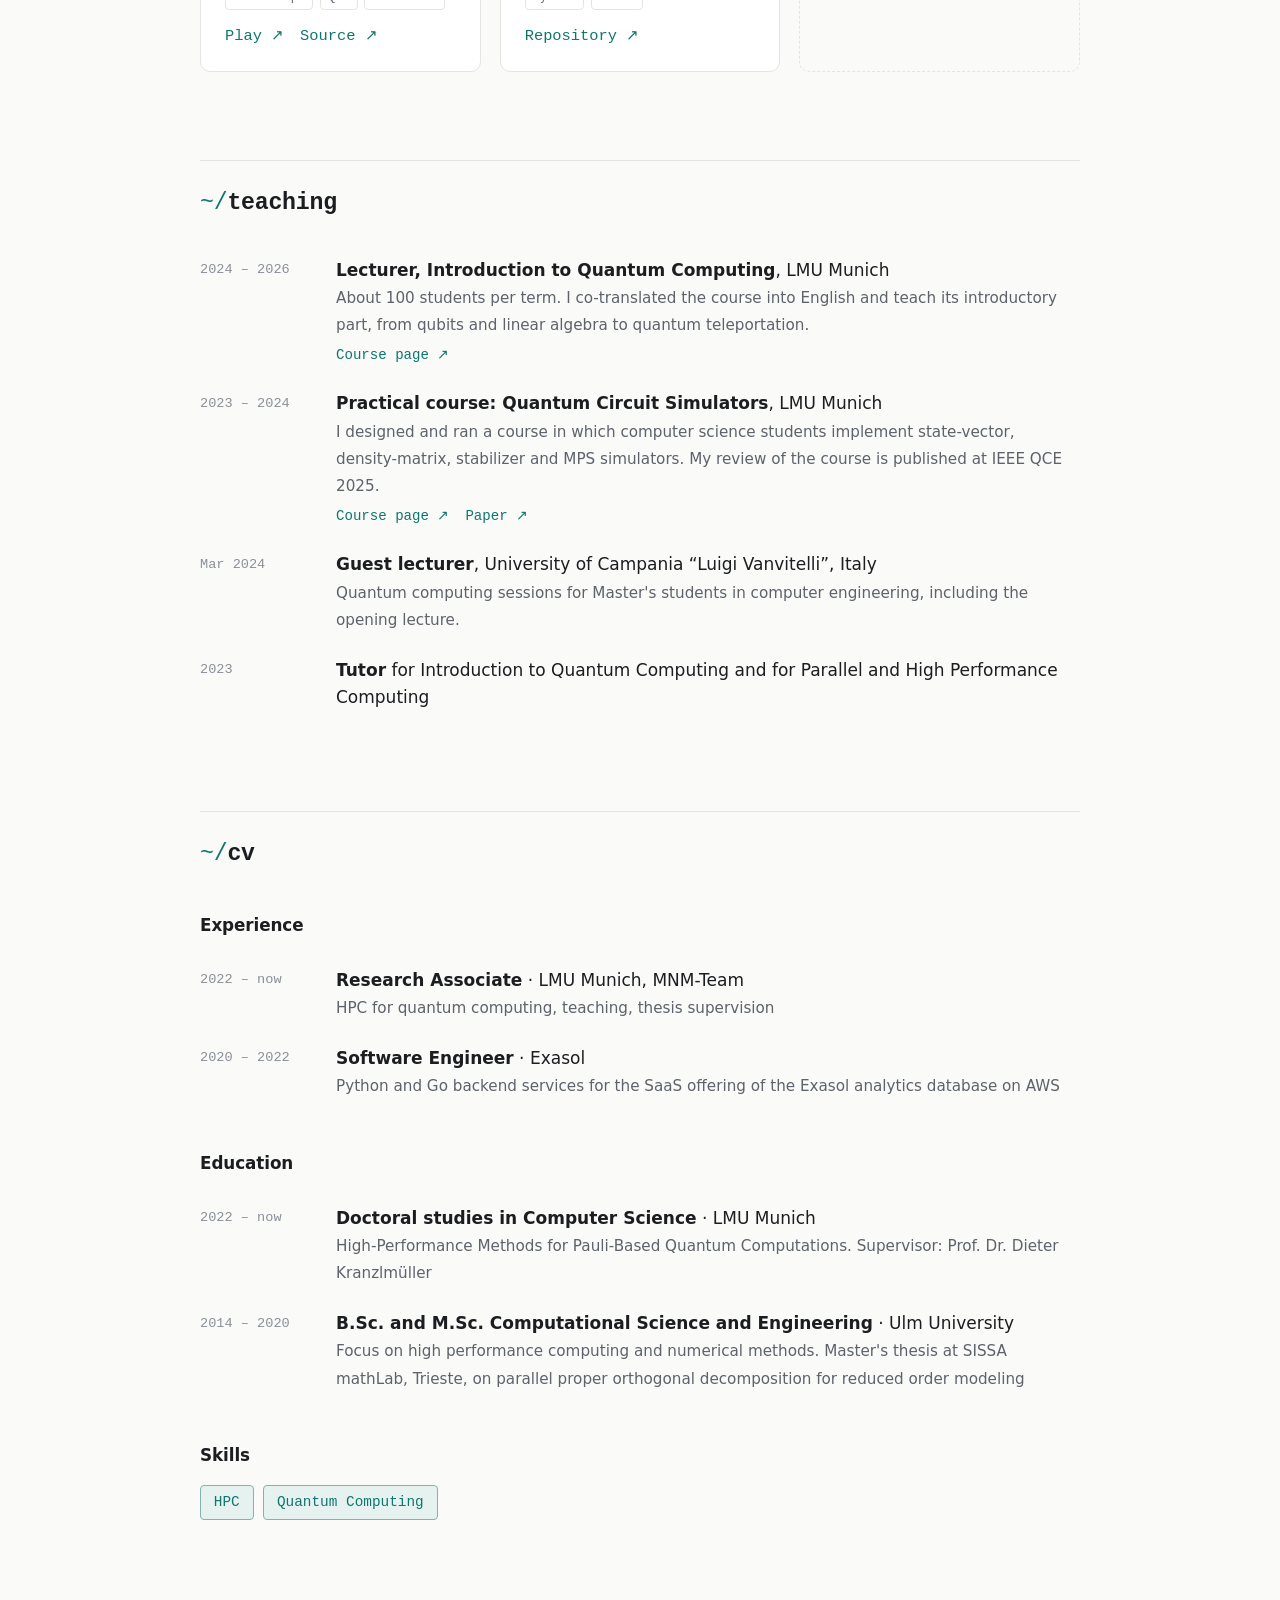
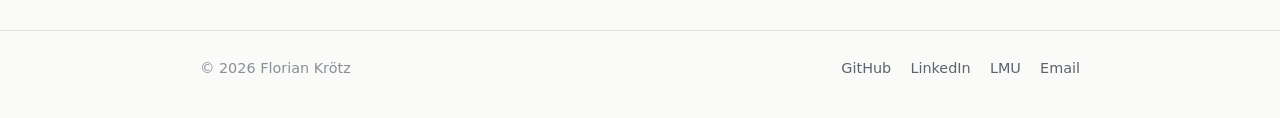
==== commit 5c4f7186: "polish text" ====
--- a/index.html
+++ b/index.html
@@ -9,6 +9,8 @@
   <meta property="og:title" content="Florian Krötz">
   <meta property="og:description" content="HPC for quantum computing at LMU Munich: research, projects, teaching and CV.">
   <meta property="og:type" content="website">
+  <meta property="og:url" content="https://flousen.github.io/">
+  <link rel="canonical" href="https://flousen.github.io/">
   <meta name="keywords" content="High Performance Computing, HPC, High-Performance Computing, Parallel Algorithms, Parallel Computing, Parallel Programming, Distributed Computing, Distributed-Memory Parallelism, Shared-Memory Parallelism, Cluster Computing, Supercomputing, GPU Computing, GPU Programming, GPGPU, NVIDIA GPUs, CUDA, HIP, ROCm, AMD GPUs, SYCL, oneAPI, Performance Portability, MPI, Message Passing Interface, OpenMP, OpenMP Offloading, SIMD, Vectorization, Multithreading, Multiprocessing, NUMA, numactl, Thread Pinning, Thread Affinity, Scalability Analysis, Strong Scaling, Performance Engineering, Performance Optimization, Cache Optimization, Performance Profiling, Profiling Tools, LIKWID, Hardware Performance Counters, Performance Analysis, perf, Valgrind, GDB, Debugging, Benchmarking, Job Scheduling, Load Balancing, Slurm, HPC Job Submission Scripts, Spack, Quantum Computing, Quantum Software, Quantum Circuit Simulation, Quantum Simulation, Classical Simulation of Quantum Circuits, State Vector Simulation, Density Matrix Simulation, Stabilizer Formalism, Matrix Product States, Tensor Networks, Pauli Arithmetic, Pauli Strings, Pauli Propagation, Clifford Simulation, Hamiltonian Simulation, Quantum Error Correction, Surface Codes, Benchmarking of Quantum Computers, Quantum Hardware Characterization, Peaked Random Circuits, OpenQASM, Qiskit, CUDA-Q, cuQuantum, PennyLane, Cirq, tket, HPC-Quantum Integration, Scientific Computing, Computational Science and Engineering, Numerical Methods, Numerical Linear Algebra, QR Decomposition, Matrix Decompositions, LU Decomposition, Cholesky Decomposition, Singular Value Decomposition, Eigenvalue Problems, Numerical Methods for Ordinary Differential Equations, Numerical Methods for Partial Differential Equations, Reduced Order Modeling, Proper Orthogonal Decomposition, Monte Carlo Simulation, Simulation, Software Engineering, Research Software Engineering, C++, C++20, C++17, Modern C++, C, Python, Python Bindings, pybind11, NumPy, Jupyter, quimb, Go, Golang, MATLAB, Swift, JAX, CMake, GCC, Clang, GoogleTest, Google Benchmark, Unit Testing, Environment Modules, GitHub, CI/CD, Continuous Integration, GitHub Actions, GitLab CI, Containers, Docker, Apptainer, Singularity, Linux, Unix, Command-Line Tools, Bash, Shell Scripting, Git, grep, sed, awk, curl, SSH, Make, Backend Development, Cloud Computing, AWS, SaaS, Flask, JavaScript, Claude Code, AI-Assisted Software Development, University Teaching, Quantum Computing Education, Course Design, Thesis Supervision, Mentoring, Scientific Writing, Conference Presentations, Technical Communication, Scientific Publishing">
   <!-- Machine-readable profile (schema.org) for search engines and other tools; not shown on the page. -->
   <script type="application/ld+json">
@@ -253,8 +255,8 @@
       <p class="eyebrow">HPC · Quantum Computing · LMU Munich</p>
       <p class="lead">
         I build fast software, not just for quantum computing. As a doctoral researcher at
-        <a href="https://www.mnm-team.org/">LMU Munich (MNM-Team)</a>, I develop
-        high-performance C++ libraries for Pauli arithmetic and quantum circuit simulation,
+        <a href="https://www.mnm-team.org/">LMU Munich (MNM-Team)</a>, I develop a
+        high-performance C++ library for Pauli arithmetic and quantum circuit simulation,
         running on GPUs and distributed-memory clusters. Before that, I spent two years building
         backend services for a cloud SaaS database on AWS.
       </p>
@@ -281,9 +283,9 @@
     <p class="section-lead">
       My work sits where high performance computing meets quantum computing. Many quantum
       workloads, including Hamiltonian simulation, error correction and circuit simulation, come down to
-      manipulating huge numbers of Pauli strings. My thesis, <em>High-Performance Methods for
-      Pauli-Based Quantum Computations</em>, looks at how to do that efficiently with SIMD, CUDA and MPI.
-      I also work on benchmarking real quantum hardware.
+      manipulating huge numbers of Pauli strings. 
+      In my work, I explore how to do that efficiently on modern hardware, including GPUs and distributed-memory clusters.
+      I also work with students on benchmarking real quantum hardware.
     </p>
 
     <h3>Publications</h3>
